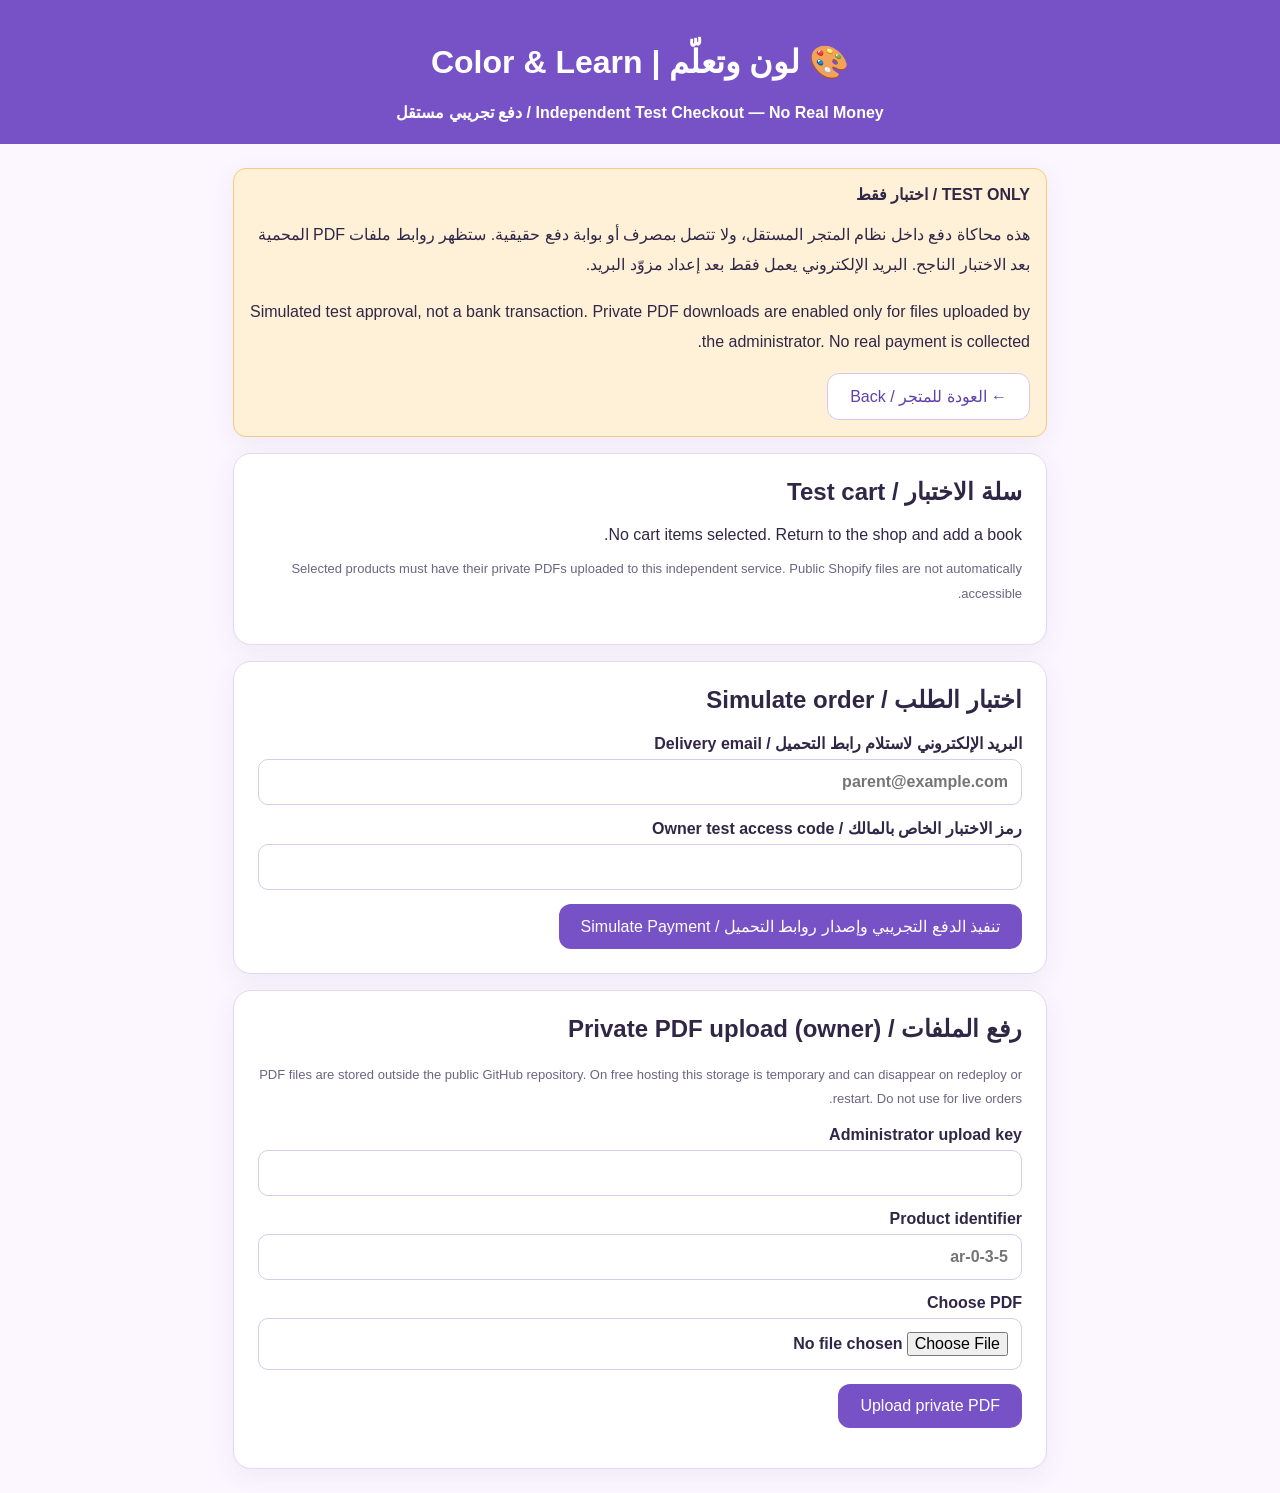
==== standalone/checkout.html @ 255d4b71 "Build independent zero-charge testing backend: standalone/checkout.html" ====
<!doctype html><html lang="ar" dir="rtl"><head><meta charset="utf-8"><meta name="viewport" content="width=device-width,initial-scale=1"><title>تجربة الدفع المستقلة | Color & Learn</title><style>*{box-sizing:border-box}body{font:16px Cairo,Arial,sans-serif;background:#fbf6ff;margin:0;color:#302746}header{background:#7752c7;color:white;padding:22px;text-align:center}main{max-width:850px;margin:24px auto;padding:0 18px}.card{background:white;padding:24px;border:1px solid #e2d7f5;border-radius:18px;margin:16px 0;box-shadow:0 7px 25px #51416d12}h2{margin-top:0}p{line-height:1.9}label{display:block;margin:14px 0;font-weight:700}input{width:100%;padding:13px;border-radius:10px;border:1px solid #d8cae9;margin-top:6px;font:inherit}button,.btn{display:inline-block;padding:13px 22px;background:#7752c7;color:white;border:0;border-radius:12px;font-weight:800;font:inherit;cursor:pointer;text-decoration:none}button:disabled{opacity:.5;cursor:wait}.warning{background:#fff1d7;border:1px solid #f2ca83;border-radius:13px;padding:16px}.muted{color:#6c6581;font-size:13px}.row{display:flex;gap:10px;flex-wrap:wrap}.row>*{flex:1}.item{padding:9px 0;border-bottom:1px solid #eee}.link{word-break:break-all;color:#6c43c5}.ok{color:#137450}.err{color:#b52a41}.badge{font-weight:800;color:#aa3a4f}#result{line-height:1.9}select{padding:9px;border:1px solid #aaa;border-radius:10px}small{color:#755}</style></head><body><header><h1>🎨 لون وتعلّم | Color & Learn</h1><b>Independent Test Checkout — No Real Money / دفع تجريبي مستقل</b></header><main><div class="card warning"><strong>TEST ONLY / اختبار فقط</strong><p>هذه محاكاة دفع داخل نظام المتجر المستقل، ولا تتصل بمصرف أو بوابة دفع حقيقية. ستظهر روابط ملفات PDF المحمية بعد الاختبار الناجح. البريد الإلكتروني يعمل فقط بعد إعداد مزوّد البريد.</p><p>Simulated test approval, not a bank transaction. Private PDF downloads are enabled only for files uploaded by the administrator. No real payment is collected.</p><a class="btn" href="/" style="background:#fff;color:#5f41ad;border:1px solid #d9c8ee">← العودة للمتجر / Back</a></div>
<div class="card"><h2>سلة الاختبار / Test cart</h2><div id="items"></div><p class="muted">Selected products must have their private PDFs uploaded to this independent service. Public Shopify files are not automatically accessible.</p></div>
<div class="card"><h2>اختبار الطلب / Simulate order</h2><form id="orderForm"><label>البريد الإلكتروني لاستلام رابط التحميل / Delivery email<input id="email" type="email" autocomplete="email" required placeholder="parent@example.com"></label><label>رمز الاختبار الخاص بالمالك / Owner test access code<input id="testCode" type="password" autocomplete="off" required></label><button id="checkout" type="submit">تنفيذ الدفع التجريبي وإصدار روابط التحميل / Simulate Payment</button></form><div id="result" role="status"></div></div>
<div class="card"><h2>رفع الملفات / Private PDF upload (owner)</h2><p class="muted">PDF files are stored outside the public GitHub repository. On free hosting this storage is temporary and can disappear on redeploy or restart. Do not use for live orders.</p><label>Administrator upload key<input type="password" id="adminKey" autocomplete="off"></label><label>Product identifier<input id="productId" placeholder="ar-0-3-5"></label><label>Choose PDF<input id="file" type="file" accept="application/pdf,.pdf"></label><button id="uploadBtn" type="button">Upload private PDF</button><p id="uploadResult" role="status"></p></div></main><script>
const catalog=JSON.parse(localStorage.getItem('cl-cart')||'[]');const valid=id=>/^(ar|en)-[0-9]+-(3-5|5-8)$/.test(id)||/^bundle-[0-9]+-(3-5|5-8)$/.test(id);
let items=catalog.filter(x=>valid(x.id)&&Number.isInteger(x.qty)&&x.qty>0).slice(0,20);const box=document.getElementById('items');
if(!items.length){box.textContent='No cart items selected. Return to the shop and add a book.';}else{items.forEach(x=>{let d=document.createElement('div');d.className='item';d.textContent=x.id+' × '+x.qty;box.append(d)});}
const setMessage=(id,msg,ok)=>{const e=document.getElementById(id);e.textContent=msg;e.className=ok?'ok':'err';};
document.getElementById('orderForm').onsubmit=async e=>{e.preventDefault();let btn=document.getElementById('checkout');btn.disabled=true;const result=document.getElementById('result');result.replaceChildren();try{let r=await fetch('/api/test/checkout',{method:'POST',headers:{'content-type':'application/json'},body:JSON.stringify({email:document.getElementById('email').value,testCode:document.getElementById('testCode').value,items})});let v=await r.json();if(!r.ok)throw Error(v.error+(v.missing?' Missing: '+v.missing.join(', '):''));let p=document.createElement('p');p.textContent='✓ SIMULATED TEST APPROVED — No money charged. Order '+v.order;result.append(p);for(const link of v.links){let a=document.createElement('a');a.href=link.url;a.textContent='⬇ Download '+link.name;a.className='link';a.style.display='block';a.rel='noopener';result.append(a)}let email=document.createElement('p');email.textContent=v.email.sent?'✓ Email sent to customer'+(v.email.messageId?' (reference '+v.email.messageId+')':''):'Email not sent: '+(v.email.reason||'Not configured');result.append(email);}catch(err){setMessage('result',err.message,false)}finally{btn.disabled=false}};
document.getElementById('uploadBtn').onclick=async()=>{const f=document.getElementById('file').files[0],id=document.getElementById('productId').value.trim(),key=document.getElementById('adminKey').value;if(!f||!valid(id)||!key){setMessage('uploadResult','Select a PDF, valid product ID and admin key.',false);return}if(f.size>18*1024*1024){setMessage('uploadResult','Maximum 18 MB per PDF.',false);return}const b=await f.arrayBuffer();const bytes=new Uint8Array(b);let str='';for(let i=0;i<bytes.length;i+=8192)str+=String.fromCharCode(...bytes.subarray(i,i+8192));try{const r=await fetch('/api/admin/upload',{method:'POST',headers:{'content-type':'application/json','authorization':'Bearer '+key},body:JSON.stringify({productId:id,base64:btoa(str)})});const data=await r.json();setMessage('uploadResult',r.ok?'Uploaded '+id+' ('+data.bytes+' bytes). Storage is temporary.':data.error,r.ok)}catch(e){setMessage('uploadResult','Upload failed: '+e.message,false)}};
</script></body></html>
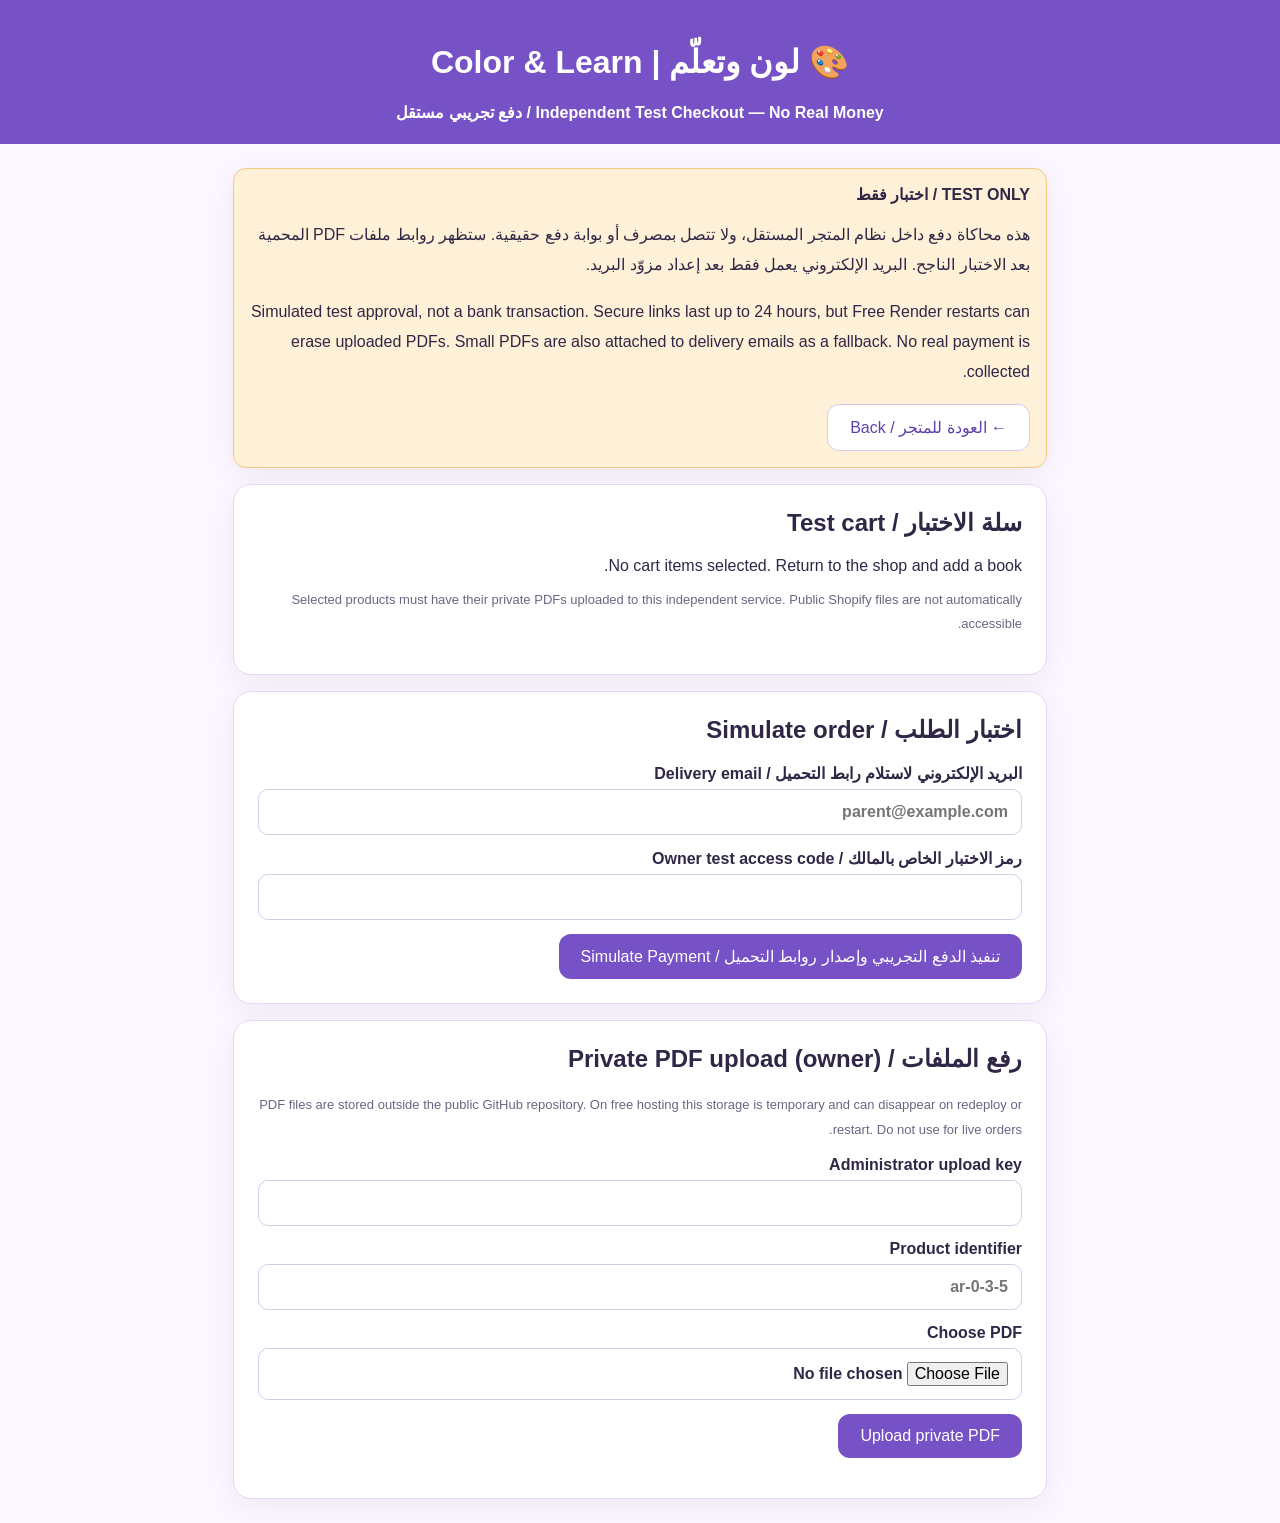
==== commit e89fc2f0: "Explain secure link window and email PDF attachment fallback in test checkout" ====
--- a/standalone/checkout.html
+++ b/standalone/checkout.html
@@ -1,4 +1,4 @@
-<!doctype html><html lang="ar" dir="rtl"><head><meta charset="utf-8"><meta name="viewport" content="width=device-width,initial-scale=1"><title>تجربة الدفع المستقلة | Color & Learn</title><style>*{box-sizing:border-box}body{font:16px Cairo,Arial,sans-serif;background:#fbf6ff;margin:0;color:#302746}header{background:#7752c7;color:white;padding:22px;text-align:center}main{max-width:850px;margin:24px auto;padding:0 18px}.card{background:white;padding:24px;border:1px solid #e2d7f5;border-radius:18px;margin:16px 0;box-shadow:0 7px 25px #51416d12}h2{margin-top:0}p{line-height:1.9}label{display:block;margin:14px 0;font-weight:700}input{width:100%;padding:13px;border-radius:10px;border:1px solid #d8cae9;margin-top:6px;font:inherit}button,.btn{display:inline-block;padding:13px 22px;background:#7752c7;color:white;border:0;border-radius:12px;font-weight:800;font:inherit;cursor:pointer;text-decoration:none}button:disabled{opacity:.5;cursor:wait}.warning{background:#fff1d7;border:1px solid #f2ca83;border-radius:13px;padding:16px}.muted{color:#6c6581;font-size:13px}.row{display:flex;gap:10px;flex-wrap:wrap}.row>*{flex:1}.item{padding:9px 0;border-bottom:1px solid #eee}.link{word-break:break-all;color:#6c43c5}.ok{color:#137450}.err{color:#b52a41}.badge{font-weight:800;color:#aa3a4f}#result{line-height:1.9}select{padding:9px;border:1px solid #aaa;border-radius:10px}small{color:#755}</style></head><body><header><h1>🎨 لون وتعلّم | Color & Learn</h1><b>Independent Test Checkout — No Real Money / دفع تجريبي مستقل</b></header><main><div class="card warning"><strong>TEST ONLY / اختبار فقط</strong><p>هذه محاكاة دفع داخل نظام المتجر المستقل، ولا تتصل بمصرف أو بوابة دفع حقيقية. ستظهر روابط ملفات PDF المحمية بعد الاختبار الناجح. البريد الإلكتروني يعمل فقط بعد إعداد مزوّد البريد.</p><p>Simulated test approval, not a bank transaction. Private PDF downloads are enabled only for files uploaded by the administrator. No real payment is collected.</p><a class="btn" href="/" style="background:#fff;color:#5f41ad;border:1px solid #d9c8ee">← العودة للمتجر / Back</a></div>
+<!doctype html><html lang="ar" dir="rtl"><head><meta charset="utf-8"><meta name="viewport" content="width=device-width,initial-scale=1"><title>تجربة الدفع المستقلة | Color & Learn</title><style>*{box-sizing:border-box}body{font:16px Cairo,Arial,sans-serif;background:#fbf6ff;margin:0;color:#302746}header{background:#7752c7;color:white;padding:22px;text-align:center}main{max-width:850px;margin:24px auto;padding:0 18px}.card{background:white;padding:24px;border:1px solid #e2d7f5;border-radius:18px;margin:16px 0;box-shadow:0 7px 25px #51416d12}h2{margin-top:0}p{line-height:1.9}label{display:block;margin:14px 0;font-weight:700}input{width:100%;padding:13px;border-radius:10px;border:1px solid #d8cae9;margin-top:6px;font:inherit}button,.btn{display:inline-block;padding:13px 22px;background:#7752c7;color:white;border:0;border-radius:12px;font-weight:800;font:inherit;cursor:pointer;text-decoration:none}button:disabled{opacity:.5;cursor:wait}.warning{background:#fff1d7;border:1px solid #f2ca83;border-radius:13px;padding:16px}.muted{color:#6c6581;font-size:13px}.row{display:flex;gap:10px;flex-wrap:wrap}.row>*{flex:1}.item{padding:9px 0;border-bottom:1px solid #eee}.link{word-break:break-all;color:#6c43c5}.ok{color:#137450}.err{color:#b52a41}.badge{font-weight:800;color:#aa3a4f}#result{line-height:1.9}select{padding:9px;border:1px solid #aaa;border-radius:10px}small{color:#755}</style></head><body><header><h1>🎨 لون وتعلّم | Color & Learn</h1><b>Independent Test Checkout — No Real Money / دفع تجريبي مستقل</b></header><main><div class="card warning"><strong>TEST ONLY / اختبار فقط</strong><p>هذه محاكاة دفع داخل نظام المتجر المستقل، ولا تتصل بمصرف أو بوابة دفع حقيقية. ستظهر روابط ملفات PDF المحمية بعد الاختبار الناجح. البريد الإلكتروني يعمل فقط بعد إعداد مزوّد البريد.</p><p>Simulated test approval, not a bank transaction. Secure links last up to 24 hours, but Free Render restarts can erase uploaded PDFs. Small PDFs are also attached to delivery emails as a fallback. No real payment is collected.</p><a class="btn" href="/" style="background:#fff;color:#5f41ad;border:1px solid #d9c8ee">← العودة للمتجر / Back</a></div>
 <div class="card"><h2>سلة الاختبار / Test cart</h2><div id="items"></div><p class="muted">Selected products must have their private PDFs uploaded to this independent service. Public Shopify files are not automatically accessible.</p></div>
 <div class="card"><h2>اختبار الطلب / Simulate order</h2><form id="orderForm"><label>البريد الإلكتروني لاستلام رابط التحميل / Delivery email<input id="email" type="email" autocomplete="email" required placeholder="parent@example.com"></label><label>رمز الاختبار الخاص بالمالك / Owner test access code<input id="testCode" type="password" autocomplete="off" required></label><button id="checkout" type="submit">تنفيذ الدفع التجريبي وإصدار روابط التحميل / Simulate Payment</button></form><div id="result" role="status"></div></div>
 <div class="card"><h2>رفع الملفات / Private PDF upload (owner)</h2><p class="muted">PDF files are stored outside the public GitHub repository. On free hosting this storage is temporary and can disappear on redeploy or restart. Do not use for live orders.</p><label>Administrator upload key<input type="password" id="adminKey" autocomplete="off"></label><label>Product identifier<input id="productId" placeholder="ar-0-3-5"></label><label>Choose PDF<input id="file" type="file" accept="application/pdf,.pdf"></label><button id="uploadBtn" type="button">Upload private PDF</button><p id="uploadResult" role="status"></p></div></main><script>
